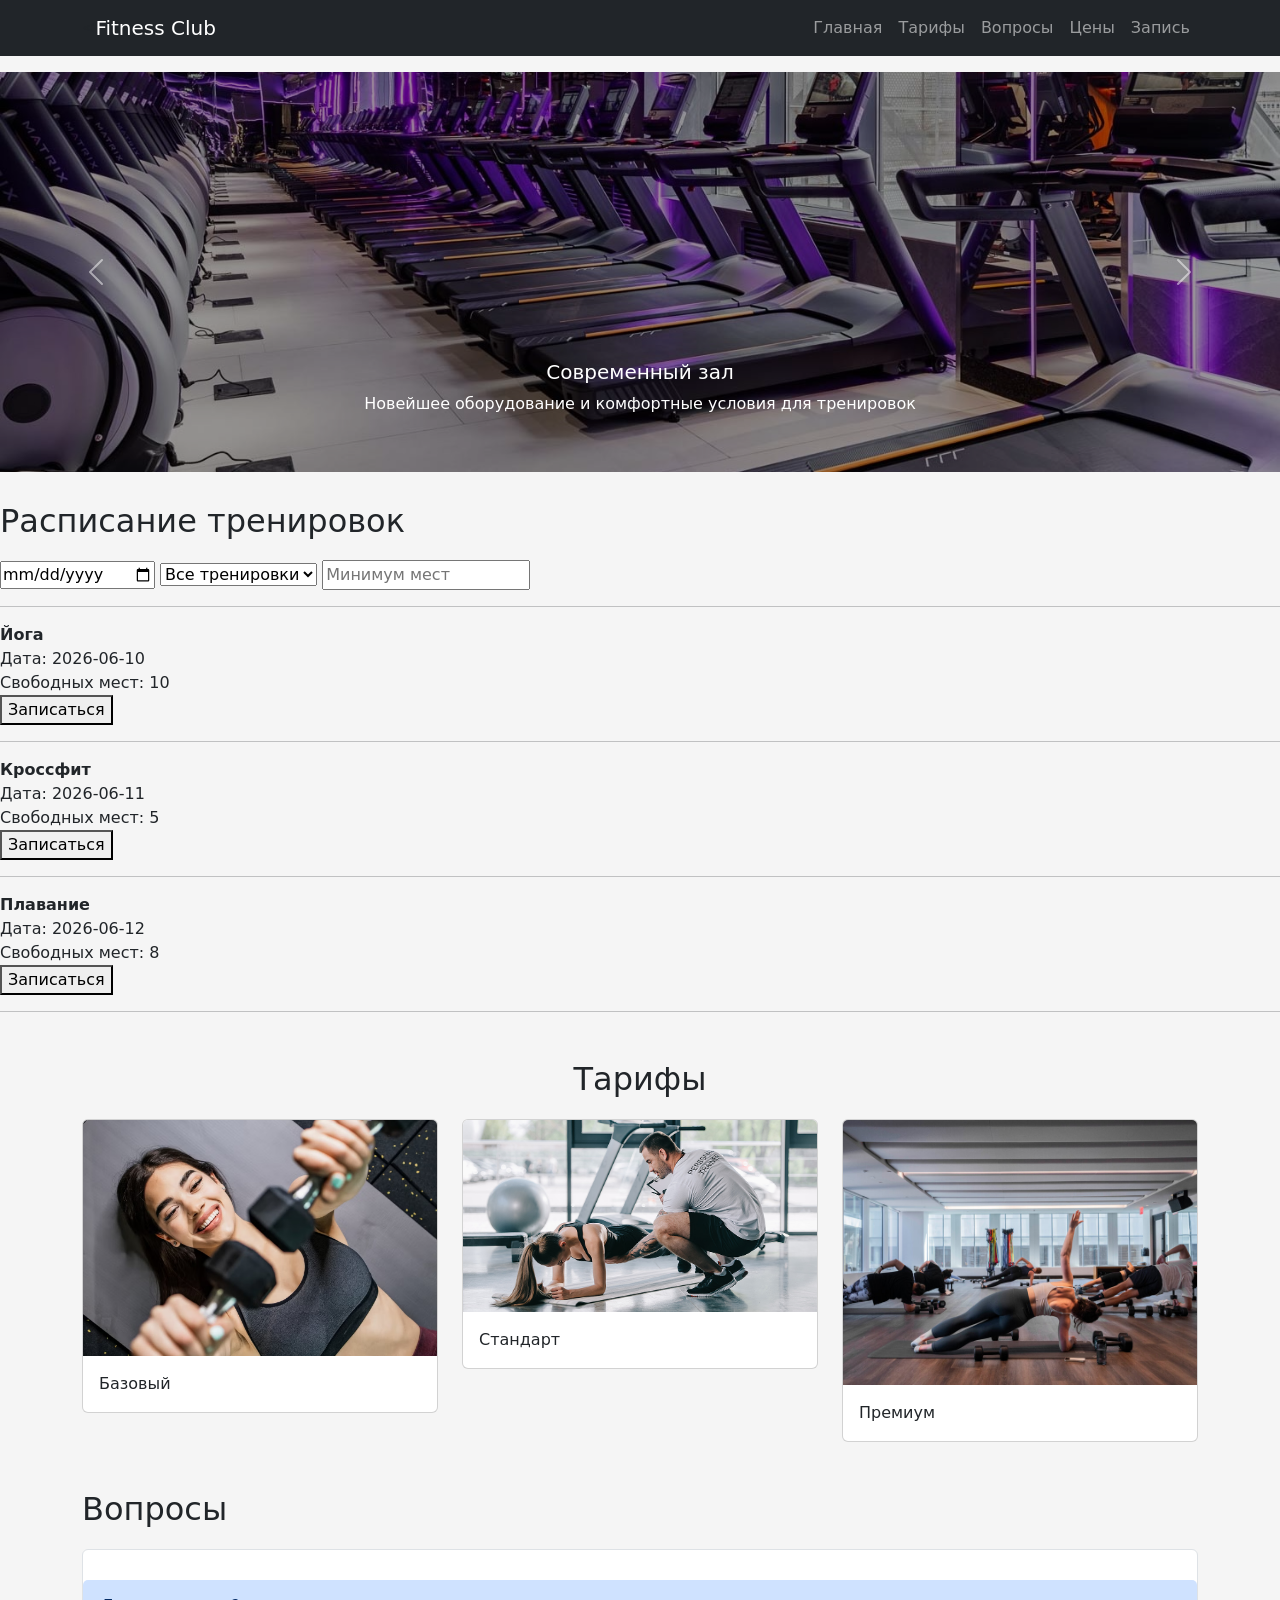
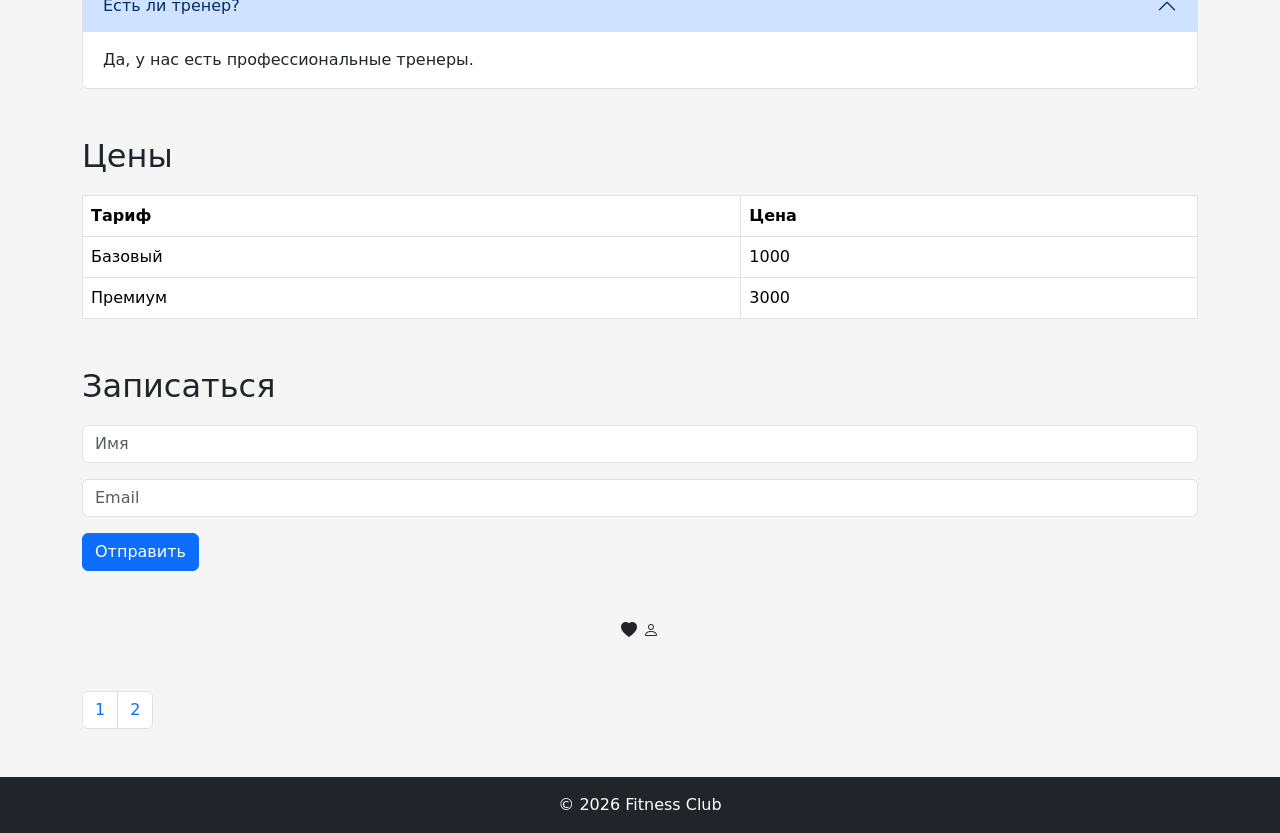
==== index.html @ 2868c723 "Переименован главный файл в index.html" ====
<!DOCTYPE html>
<html lang="ru">
<head>
  <meta charset="UTF-8">
  <meta name="viewport" content="width=device-width, initial-scale=1.0">
  <title>Fitness Club — Фитнес-клуб КОММИТ1</title>
  <link href="https://cdn.jsdelivr.net/npm/bootstrap@5.3.0/dist/css/bootstrap.min.css" rel="stylesheet">
  <link rel="stylesheet" href="style.css">
  <link href="https://cdn.jsdelivr.net/npm/bootstrap-icons@1.10.5/font/bootstrap-icons.css" rel="stylesheet">
</head>
<body>

<!-- НАВИГАЦИЯ -->
<nav class="navbar navbar-expand-lg navbar-dark bg-dark">
  <div class="container">
    <<a class="navbar-brand" href="#">Fitness Club</a>

    <!-- Бургер кнопка -->
    <button class="navbar-toggler" type="button" data-bs-toggle="collapse" data-bs-target="#navbarNav">
      <span class="navbar-toggler-icon"></span>
    </button>

    <div class="collapse navbar-collapse" id="navbarNav">
      <ul class="navbar-nav ms-auto">
        <li class="nav-item"><a class="nav-link" href="#carouselExample">Главная</a></li>
        <li class="nav-item"><a class="nav-link" href="#tariffs">Тарифы</a></li>
        <li class="nav-item"><a class="nav-link" href="#faq">Вопросы</a></li>
        <li class="nav-item"><a class="nav-link" href="#prices">Цены</a></li>
        <li class="nav-item"><a class="nav-link" href="#form">Запись</a></li>
      </ul>
    </div>
  </div>
</nav>
</nav>
<!-- КАРУСЕЛЬ -->
<div id="carouselExample" class="carousel slide mt-3" data-bs-ride="carousel">
  <div class="carousel-inner">

    <div class="carousel-item active position-relative">
      <img src="images/gym.jpg" class="d-block w-100" style="height:400px; object-fit:cover; filter:brightness(60%);">
      <div class="carousel-caption d-block">
        <h5>Современный зал</h5>
        <p>Новейшее оборудование и комфортные условия для тренировок</p>
      </div>
    </div>

    <div class="carousel-item position-relative">
      <img src="images/spa.jpg" class="d-block w-100" style="height:400px; object-fit:cover; filter:brightness(60%);">
      <div class="carousel-caption d-block">
        <h5>SPA зона</h5>
        <p>Сауна, массаж и полное расслабление после тренировок</p>
      </div>
    </div>

  </div>
  <button class="carousel-control-prev" type="button" data-bs-target="#carouselExample" data-bs-slide="prev">
    <span class="carousel-control-prev-icon"></span>
  </button>

  <button class="carousel-control-next" type="button" data-bs-target="#carouselExample" data-bs-slide="next">
    <span class="carousel-control-next-icon"></span>
  </button>
</div>
<!-- 11lab -->
<h2>Расписание тренировок</h2>

<input type="date" id="dateFilter">

<select id="typeFilter">
  <option value="">Все тренировки</option>
  <option value="Йога">Йога</option>
  <option value="Кроссфит">Кроссфит</option>
  <option value="Плавание">Плавание</option>
</select>

<input type="number"
       id="placesFilter"
       placeholder="Минимум мест">

<hr>

<div id="events"></div>

<div id="registerBlock" style="display:none; margin-top:20px;">
  <input type="text"
         id="subscription"
         placeholder="Номер абонемента">

  <button onclick="registerEvent()">
    Подтвердить
  </button>
</div>

<div id="animation" style="display:none; text-align:center;">

  <svg id="clock" width="80" height="80">
    <circle cx="40"
            cy="40"
            r="30"
            stroke="black"
            stroke-width="2"
            fill="none"/>
  </svg>

  <h2 id="success" style="display:none;">
    Записаны!
  </h2>

</div>

<script src="fitness.js"></script>
<!-- КАРТОЧКИ -->
<div class="container mt-5">
  <h2 class="text-center" id="tariffs">Тарифы</h2>
  <div class="row">
    <div class="col-md-4">
      <div class="card">
        <img src="images/tariff1.jpg" class="card-img-top">
        <div class="card-body">Базовый</div>
      </div>
    </div>
    <div class="col-md-4">
      <div class="card">
        <img src="images/tariff2.jpg" class="card-img-top">
        <div class="card-body">Стандарт</div>
      </div>
    </div>
    <div class="col-md-4">
      <div class="card">
        <img src="images/tariff3.jpg" class="card-img-top">
        <div class="card-body">Премиум</div>
      </div>
    </div>
  </div>
</div>

<!-- АККОРДЕОН -->
<div class="container mt-5">
  <h2 id="faq">Вопросы</h2>
  <div class="accordion" id="accordionExample">
    <div class="accordion-item">
      <h2 class="accordion-header">
        <button class="accordion-button" data-bs-toggle="collapse" data-bs-target="#collapseOne">Есть ли тренер?</button>
      </h2>
      <div id="collapseOne" class="accordion-collapse collapse show">
        <div class="accordion-body">Да, у нас есть профессиональные тренеры.</div>
      </div>
    </div>
  </div>
</div>

<!-- ТАБЛИЦА -->
<div class="container mt-5">
  <h2 id="prices">Цены</h2>
  <table class="table table-bordered">
    <tr><th>Тариф</th><th>Цена</th></tr>
    <tr><td>Базовый</td><td>1000</td></tr>
    <tr><td>Премиум</td><td>3000</td></tr>
  </table>
</div>

<!-- ФОРМА -->
<div class="container mt-5">
  <h2 id="form">Записаться</h2>
  <form>
    <input type="text" class="form-control mb-3" placeholder="Имя">
    <input type="email" class="form-control mb-3" placeholder="Email">
    <button class="btn btn-primary">Отправить</button>
  </form>
</div>

<!-- ИКОНКИ -->
<div class="container mt-5 text-center">
  <i class="bi bi-heart-fill"></i>
  <i class="bi bi-person"></i>
</div>

<!-- ПАГИНАЦИЯ -->
<div class="container mt-5">
  <ul class="pagination">
    <li class="page-item"><a class="page-link" href="#">1</a></li>
    <li class="page-item"><a class="page-link" href="#">2</a></li>
  </ul>
</div>

<!-- ФУТЕР -->
<footer class="bg-dark text-white text-center p-3 mt-5">
  © 2026 Fitness Club
</footer>

<script src="https://cdn.jsdelivr.net/npm/bootstrap@5.3.0/dist/js/bootstrap.bundle.min.js"></script>
</body>
</html>
---- style.css ----
body {
    background-color: #f5f5f5;
}

h2 {
    margin-top: 30px;
    margin-bottom: 20px;
}

footer {
    margin-top: 40px;
}
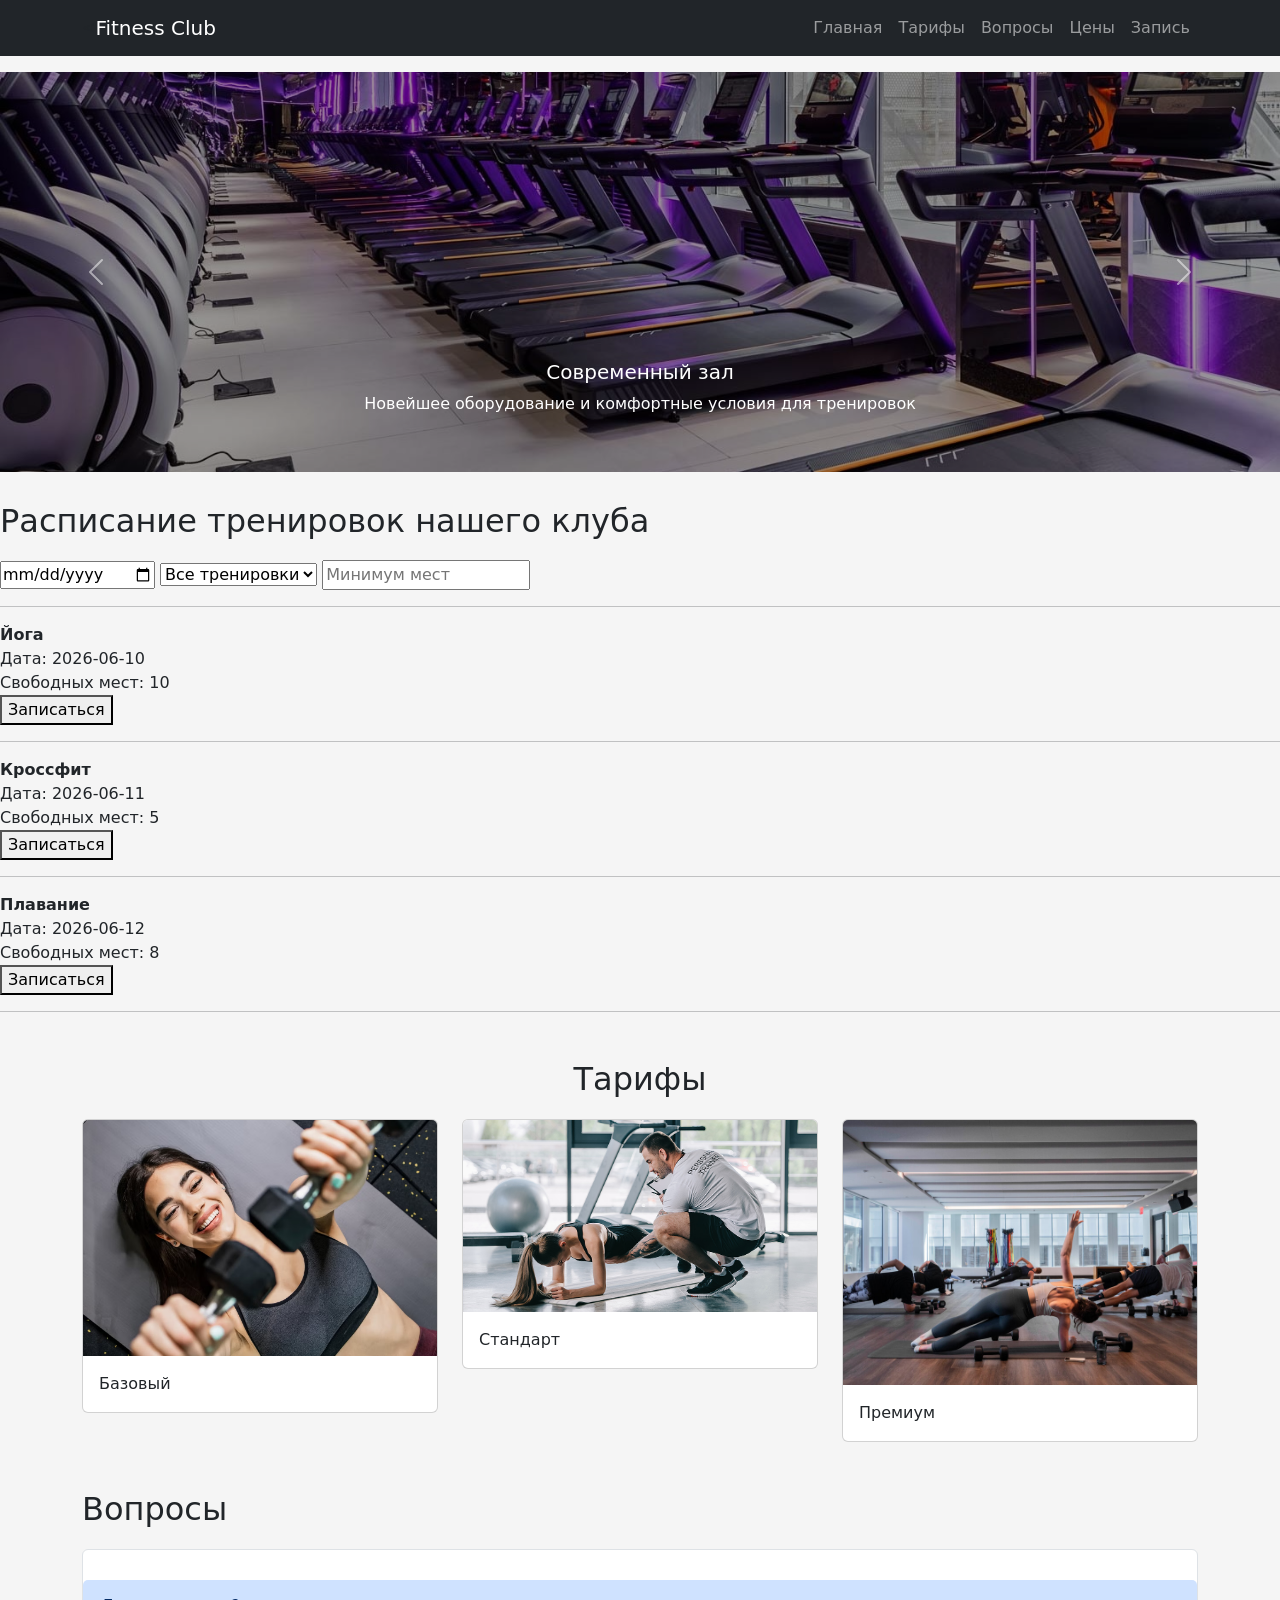
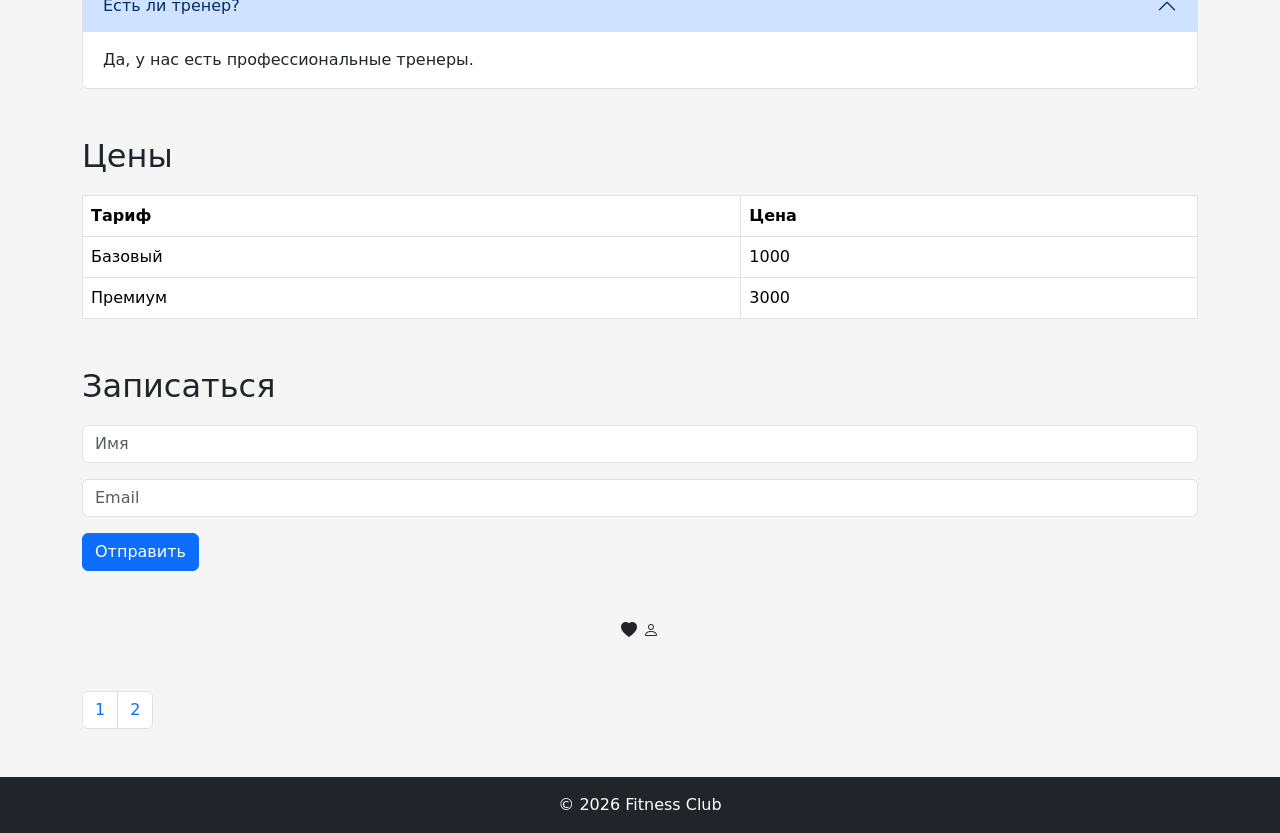
==== commit 1efb286f: "Добавлен тестовый файл" ====
--- a/index.html
+++ b/index.html
@@ -62,7 +62,7 @@
   </button>
 </div>
 <!-- 11lab -->
-<h2>Расписание тренировок</h2>
+<h2>Расписание тренировок нашего клуба</h2>
 
 <input type="date" id="dateFilter">
 
